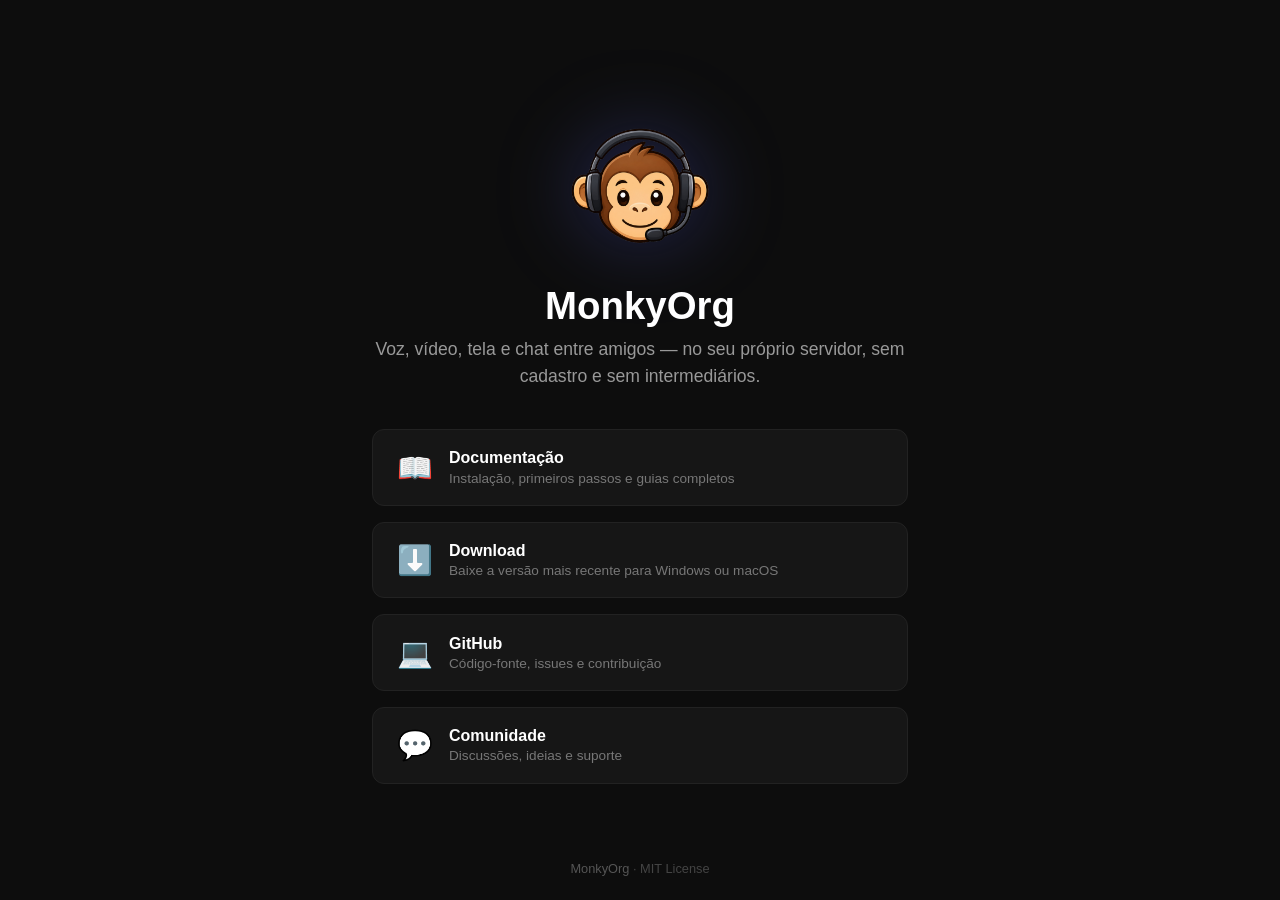
==== index.html @ 113c6282 "feat: add landing page Co-authored-by: Copilot <223556219+Copilot@users.noreply.github.com>" ====
<!DOCTYPE html>
<html lang="pt-BR">
<head>
  <meta charset="UTF-8">
  <meta name="viewport" content="width=device-width, initial-scale=1.0">
  <title>MonkyOrg</title>
  <meta name="description" content="Monky — Voz, vídeo, tela e chat entre amigos, no seu próprio servidor.">
  <link rel="icon" href="logo.png" type="image/png">
  <style>
    * { margin: 0; padding: 0; box-sizing: border-box; }

    body {
      font-family: -apple-system, BlinkMacSystemFont, 'Segoe UI', Roboto, sans-serif;
      background: #0d0d0d;
      color: #e0e0e0;
      min-height: 100vh;
      display: flex;
      flex-direction: column;
      align-items: center;
      justify-content: center;
    }

    main {
      text-align: center;
      padding: 2rem;
      max-width: 600px;
    }

    .logo {
      width: 140px;
      height: 140px;
      border-radius: 28px;
      margin-bottom: 1.5rem;
      filter: drop-shadow(0 0 40px rgba(88, 101, 242, 0.3));
    }

    h1 {
      font-size: 2.4rem;
      font-weight: 700;
      color: #fff;
      margin-bottom: 0.5rem;
    }

    .tagline {
      font-size: 1.1rem;
      color: #999;
      margin-bottom: 2.5rem;
      line-height: 1.5;
    }

    .cards {
      display: flex;
      flex-direction: column;
      gap: 1rem;
      width: 100%;
    }

    .card {
      display: flex;
      align-items: center;
      gap: 1rem;
      padding: 1.2rem 1.5rem;
      background: #161616;
      border: 1px solid #222;
      border-radius: 12px;
      text-decoration: none;
      color: #e0e0e0;
      transition: border-color 0.2s, background 0.2s;
    }

    .card:hover {
      border-color: #5865f2;
      background: #1a1a2e;
    }

    .card-icon {
      font-size: 1.8rem;
      flex-shrink: 0;
    }

    .card-content {
      text-align: left;
    }

    .card-title {
      font-size: 1rem;
      font-weight: 600;
      color: #fff;
    }

    .card-desc {
      font-size: 0.85rem;
      color: #777;
      margin-top: 0.2rem;
    }

    footer {
      position: fixed;
      bottom: 1.5rem;
      font-size: 0.8rem;
      color: #444;
    }

    footer a {
      color: #555;
      text-decoration: none;
    }

    footer a:hover { color: #888; }
  </style>
</head>
<body>
  <main>
    <img src="logo.png" alt="Monky" class="logo">
    <h1>MonkyOrg</h1>
    <p class="tagline">Voz, vídeo, tela e chat entre amigos — no seu próprio servidor, sem cadastro e sem intermediários.</p>

    <div class="cards">
      <a class="card" href="https://monkyorg.github.io/Monky/">
        <span class="card-icon">📖</span>
        <div class="card-content">
          <div class="card-title">Documentação</div>
          <div class="card-desc">Instalação, primeiros passos e guias completos</div>
        </div>
      </a>

      <a class="card" href="https://github.com/MonkyOrg/Monky/releases/latest">
        <span class="card-icon">⬇️</span>
        <div class="card-content">
          <div class="card-title">Download</div>
          <div class="card-desc">Baixe a versão mais recente para Windows ou macOS</div>
        </div>
      </a>

      <a class="card" href="https://github.com/MonkyOrg/Monky">
        <span class="card-icon">💻</span>
        <div class="card-content">
          <div class="card-title">GitHub</div>
          <div class="card-desc">Código-fonte, issues e contribuição</div>
        </div>
      </a>

      <a class="card" href="https://github.com/MonkyOrg/Monky/discussions">
        <span class="card-icon">💬</span>
        <div class="card-content">
          <div class="card-title">Comunidade</div>
          <div class="card-desc">Discussões, ideias e suporte</div>
        </div>
      </a>
    </div>
  </main>

  <footer>
    <a href="https://github.com/MonkyOrg">MonkyOrg</a> · MIT License
  </footer>
</body>
</html>
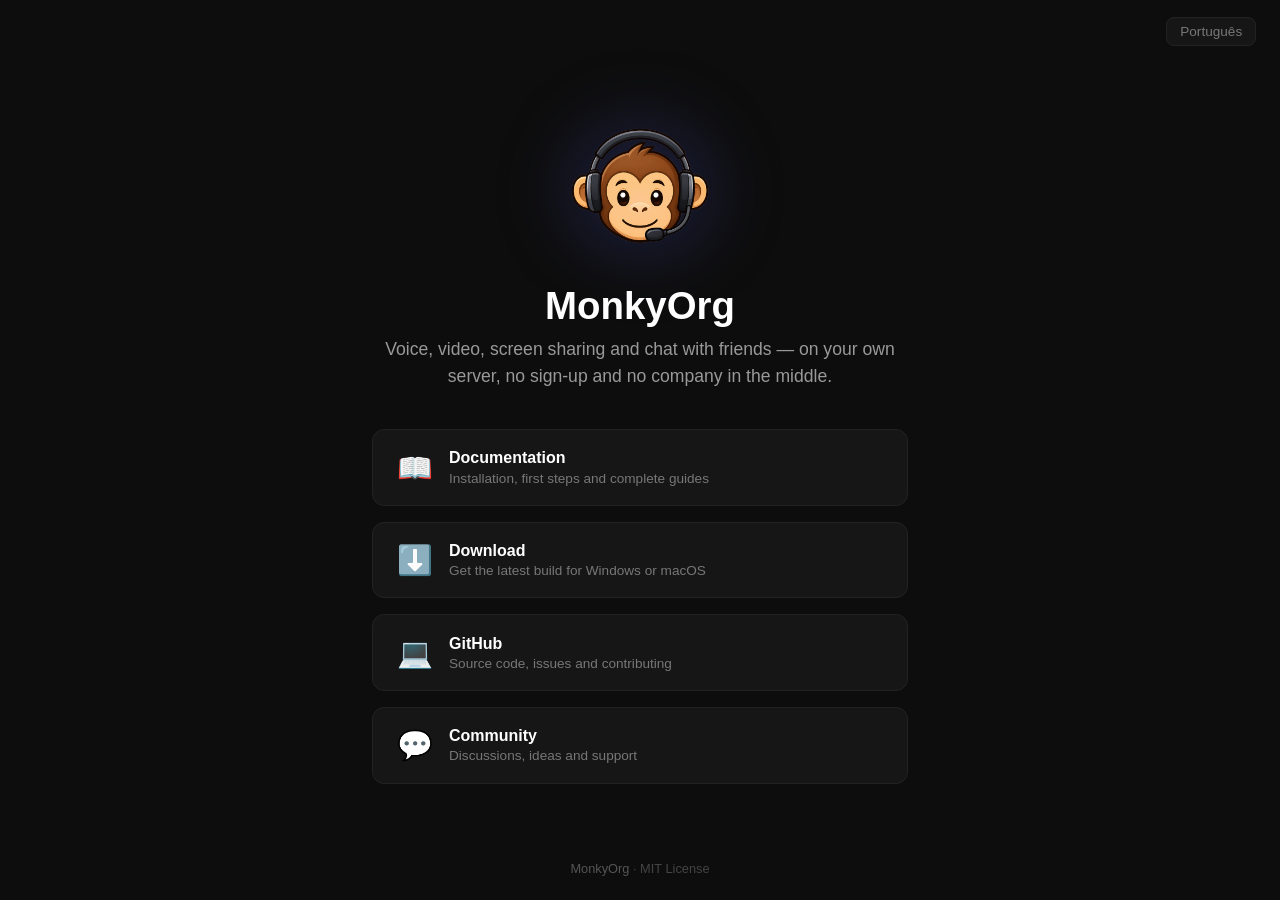
==== commit c08df90f: "copy: trocar "intermediários" por "sem empresa nenhuma no meio" A tagline dizia "sem intermediários"" ====
--- a/index.html
+++ b/index.html
@@ -5,115 +5,22 @@
   <meta name="viewport" content="width=device-width, initial-scale=1.0">
   <title>MonkyOrg</title>
   <meta name="description" content="Monky — Voz, vídeo, tela e chat entre amigos, no seu próprio servidor.">
-  <link rel="icon" href="logo.png" type="image/png">
-  <style>
-    * { margin: 0; padding: 0; box-sizing: border-box; }
-
-    body {
-      font-family: -apple-system, BlinkMacSystemFont, 'Segoe UI', Roboto, sans-serif;
-      background: #0d0d0d;
-      color: #e0e0e0;
-      min-height: 100vh;
-      display: flex;
-      flex-direction: column;
-      align-items: center;
-      justify-content: center;
-    }
-
-    main {
-      text-align: center;
-      padding: 2rem;
-      max-width: 600px;
-    }
-
-    .logo {
-      width: 140px;
-      height: 140px;
-      border-radius: 28px;
-      margin-bottom: 1.5rem;
-      filter: drop-shadow(0 0 40px rgba(88, 101, 242, 0.3));
-    }
-
-    h1 {
-      font-size: 2.4rem;
-      font-weight: 700;
-      color: #fff;
-      margin-bottom: 0.5rem;
-    }
-
-    .tagline {
-      font-size: 1.1rem;
-      color: #999;
-      margin-bottom: 2.5rem;
-      line-height: 1.5;
-    }
-
-    .cards {
-      display: flex;
-      flex-direction: column;
-      gap: 1rem;
-      width: 100%;
-    }
-
-    .card {
-      display: flex;
-      align-items: center;
-      gap: 1rem;
-      padding: 1.2rem 1.5rem;
-      background: #161616;
-      border: 1px solid #222;
-      border-radius: 12px;
-      text-decoration: none;
-      color: #e0e0e0;
-      transition: border-color 0.2s, background 0.2s;
-    }
-
-    .card:hover {
-      border-color: #5865f2;
-      background: #1a1a2e;
-    }
-
-    .card-icon {
-      font-size: 1.8rem;
-      flex-shrink: 0;
-    }
-
-    .card-content {
-      text-align: left;
-    }
-
-    .card-title {
-      font-size: 1rem;
-      font-weight: 600;
-      color: #fff;
-    }
-
-    .card-desc {
-      font-size: 0.85rem;
-      color: #777;
-      margin-top: 0.2rem;
-    }
-
-    footer {
-      position: fixed;
-      bottom: 1.5rem;
-      font-size: 0.8rem;
-      color: #444;
-    }
-
-    footer a {
-      color: #555;
-      text-decoration: none;
-    }
-
-    footer a:hover { color: #888; }
-  </style>
+  <link rel="icon" href="/logo.png" type="image/png">
+  <link rel="alternate" hreflang="pt-BR" href="https://monkyorg.github.io/">
+  <link rel="alternate" hreflang="en" href="https://monkyorg.github.io/en/">
+  <link rel="alternate" hreflang="x-default" href="https://monkyorg.github.io/">
+  <script src="/lang.js"></script>
+  <link rel="stylesheet" href="/styles.css">
 </head>
 <body>
+  <nav class="translations">
+    <a href="/en/" hreflang="en">English</a>
+  </nav>
+
   <main>
-    <img src="logo.png" alt="Monky" class="logo">
+    <img src="/logo.png" alt="Monky" class="logo">
     <h1>MonkyOrg</h1>
-    <p class="tagline">Voz, vídeo, tela e chat entre amigos — no seu próprio servidor, sem cadastro e sem intermediários.</p>
+    <p class="tagline">Voz, vídeo, tela e chat entre amigos — no seu próprio servidor, sem cadastro e sem empresa nenhuma no meio.</p>
 
     <div class="cards">
       <a class="card" href="https://monkyorg.github.io/Monky/">
@@ -124,7 +31,7 @@
         </div>
       </a>
 
-      <a class="card" href="https://github.com/MonkyOrg/Monky/releases/latest">
+      <a class="card" href="https://monkyorg.github.io/Monky/download.html">
         <span class="card-icon">⬇️</span>
         <div class="card-content">
           <div class="card-title">Download</div>
--- a/styles.css
+++ b/styles.css
@@ -0,0 +1,129 @@
+* { margin: 0; padding: 0; box-sizing: border-box; }
+
+body {
+  font-family: -apple-system, BlinkMacSystemFont, 'Segoe UI', Roboto, sans-serif;
+  background: #0d0d0d;
+  color: #e0e0e0;
+  min-height: 100vh;
+  display: flex;
+  flex-direction: column;
+  align-items: center;
+  justify-content: center;
+}
+
+main {
+  text-align: center;
+  padding: 2rem;
+  max-width: 600px;
+}
+
+.logo {
+  width: 140px;
+  height: 140px;
+  border-radius: 28px;
+  margin-bottom: 1.5rem;
+  filter: drop-shadow(0 0 40px rgba(88, 101, 242, 0.3));
+}
+
+h1 {
+  font-size: 2.4rem;
+  font-weight: 700;
+  color: #fff;
+  margin-bottom: 0.5rem;
+}
+
+.tagline {
+  font-size: 1.1rem;
+  color: #999;
+  margin-bottom: 2.5rem;
+  line-height: 1.5;
+}
+
+.cards {
+  display: flex;
+  flex-direction: column;
+  gap: 1rem;
+  width: 100%;
+}
+
+.card {
+  display: flex;
+  align-items: center;
+  gap: 1rem;
+  padding: 1.2rem 1.5rem;
+  background: #161616;
+  border: 1px solid #222;
+  border-radius: 12px;
+  text-decoration: none;
+  color: #e0e0e0;
+  transition: border-color 0.2s, background 0.2s;
+}
+
+.card:hover {
+  border-color: #5865f2;
+  background: #1a1a2e;
+}
+
+.card-icon {
+  font-size: 1.8rem;
+  flex-shrink: 0;
+}
+
+.card-content {
+  text-align: left;
+}
+
+.card-title {
+  font-size: 1rem;
+  font-weight: 600;
+  color: #fff;
+}
+
+.card-desc {
+  font-size: 0.85rem;
+  color: #777;
+  margin-top: 0.2rem;
+}
+
+.translations {
+  position: fixed;
+  top: 1.5rem;
+  right: 1.5rem;
+  font-size: 0.85rem;
+}
+
+.translations a {
+  color: #777;
+  text-decoration: none;
+  padding: 0.4rem 0.8rem;
+  border: 1px solid #222;
+  border-radius: 8px;
+  background: #161616;
+  transition: color 0.2s, border-color 0.2s;
+}
+
+.translations a:hover {
+  color: #fff;
+  border-color: #5865f2;
+}
+
+footer {
+  position: fixed;
+  bottom: 1.5rem;
+  font-size: 0.8rem;
+  color: #444;
+}
+
+footer a {
+  color: #555;
+  text-decoration: none;
+}
+
+footer a:hover { color: #888; }
+
+@media (max-width: 480px) {
+  .translations {
+    top: 1rem;
+    right: 1rem;
+  }
+}
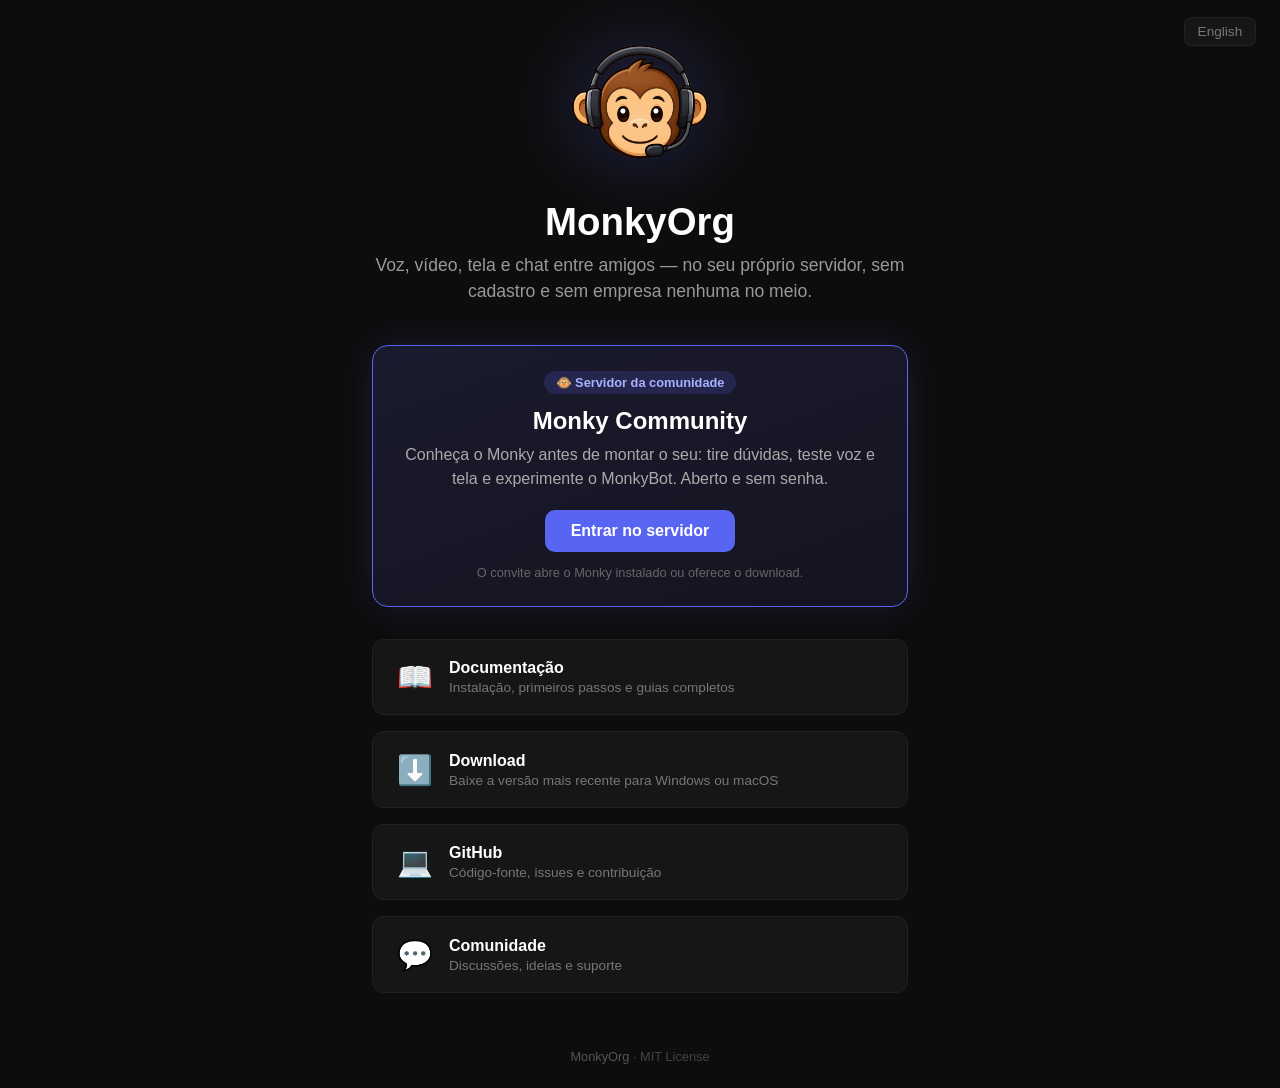
==== commit d8a36a58: "feat: destacar o servidor Monky Community com botão de convite O rodapé passa a seguir o fluxo da pá" ====
--- a/index.html
+++ b/index.html
@@ -21,6 +21,14 @@
     <img src="/logo.png" alt="Monky" class="logo">
     <h1>MonkyOrg</h1>
     <p class="tagline">Voz, vídeo, tela e chat entre amigos — no seu próprio servidor, sem cadastro e sem empresa nenhuma no meio.</p>
+
+    <section class="community" aria-labelledby="community-title">
+      <div class="community-badge">🐵 Servidor da comunidade</div>
+      <h2 id="community-title">Monky Community</h2>
+      <p>Conheça o Monky antes de montar o seu: tire dúvidas, teste voz e tela e experimente o MonkyBot. Aberto e sem senha.</p>
+      <a class="community-button" href="https://monkyorg.github.io/Monky/convite/#~EYmDv64PTW9ua3kgQ29tbXVuaXR5">Entrar no servidor</a>
+      <div class="community-hint">O convite abre o Monky instalado ou oferece o download.</div>
+    </section>
 
     <div class="cards">
       <a class="card" href="https://monkyorg.github.io/Monky/">
--- a/styles.css
+++ b/styles.css
@@ -107,9 +107,64 @@
   border-color: #5865f2;
 }
 
+.community {
+  margin-bottom: 2rem;
+  padding: 1.6rem 1.5rem;
+  border: 1px solid #5865f2;
+  border-radius: 16px;
+  background: linear-gradient(160deg, #1a1a2e 0%, #141420 100%);
+  box-shadow: 0 0 40px rgba(88, 101, 242, 0.15);
+}
+
+.community-badge {
+  display: inline-block;
+  padding: 0.25rem 0.75rem;
+  border-radius: 999px;
+  background: rgba(88, 101, 242, 0.18);
+  color: #aab1ff;
+  font-size: 0.8rem;
+  font-weight: 600;
+  margin-bottom: 0.8rem;
+}
+
+.community h2 {
+  font-size: 1.5rem;
+  color: #fff;
+  margin-bottom: 0.5rem;
+}
+
+.community p {
+  color: #aaa;
+  line-height: 1.5;
+  margin-bottom: 1.2rem;
+}
+
+.community-button {
+  display: inline-block;
+  padding: 0.75rem 1.6rem;
+  border-radius: 10px;
+  background: #5865f2;
+  color: #fff;
+  font-weight: 600;
+  text-decoration: none;
+  transition: background 0.2s;
+}
+
+.community-button:hover { background: #4752c4; }
+.community-button:focus-visible { outline: 2px solid #fff; outline-offset: 3px; }
+
+.community-hint {
+  margin-top: 0.8rem;
+  font-size: 0.8rem;
+  color: #666;
+}
+
+@media (prefers-reduced-motion: reduce) {
+  .card, .community-button, .translations a { transition: none; }
+}
+
 footer {
-  position: fixed;
-  bottom: 1.5rem;
+  padding: 1.5rem 0;
   font-size: 0.8rem;
   color: #444;
 }
